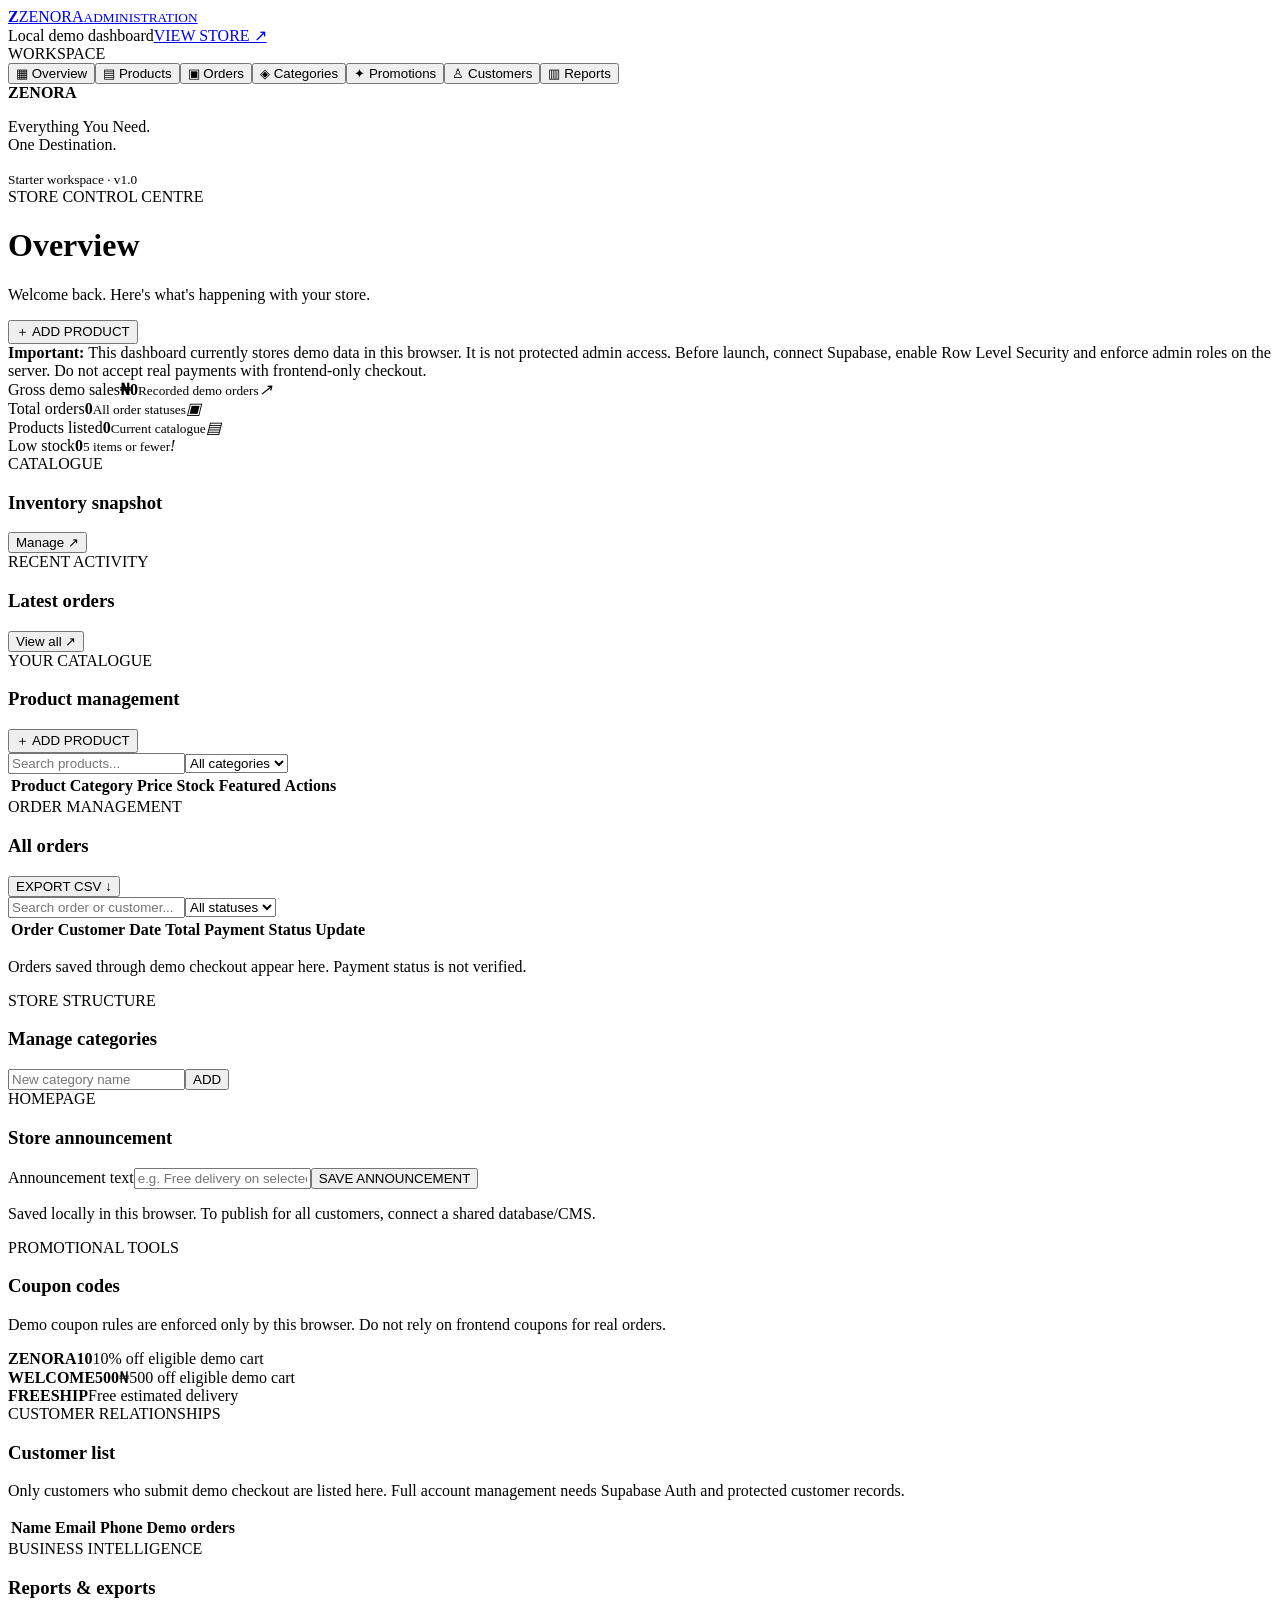
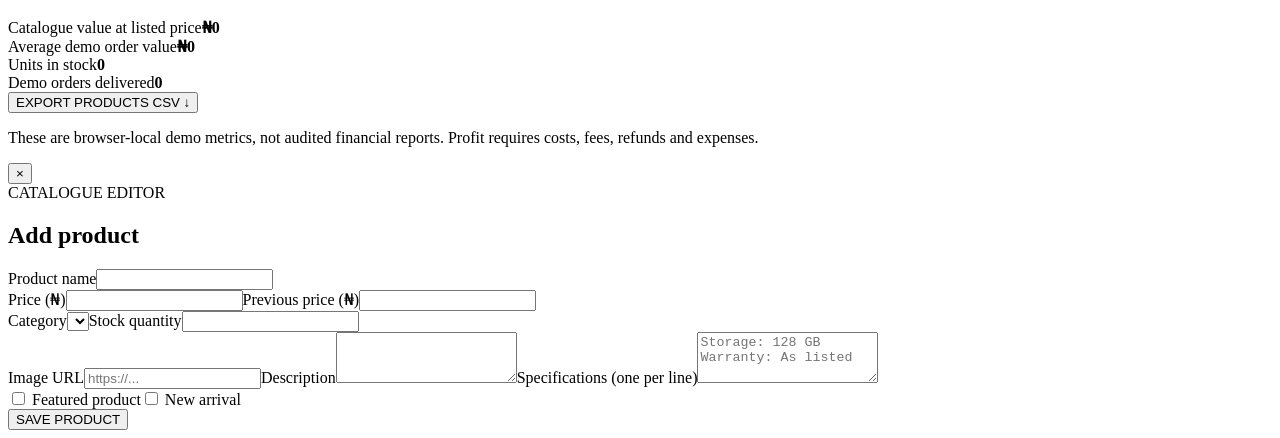
==== admin.html @ 977a0600 "Add files via upload" ====
<!doctype html>
<html lang="en">
<head><meta charset="utf-8"><meta name="viewport" content="width=device-width, initial-scale=1"><meta name="theme-color" content="#101010"><title>ZENORA Admin Dashboard</title><link rel="stylesheet" href="styles.css"></head>
<body class="admin-body">
<header class="admin-topbar"><a class="brand" href="index.html"><img src="assets/zenora-logo.png" alt="ZENORA logo" onerror="this.style.display='none';this.nextElementSibling.style.display='flex'"><span class="brand-fallback"><b class="z-mark">Z</b><span>ZENORA<small>ADMINISTRATION</small></span></span></a><div class="admin-top-right"><span class="admin-pill"><i></i> Local demo dashboard</span><a class="button button-outline" href="index.html">VIEW STORE ↗</a></div></header>
<div class="admin-shell">
<aside class="admin-sidebar"><div class="eyebrow">WORKSPACE</div><button class="side-link active" data-tab="overview">▦ <span>Overview</span></button><button class="side-link" data-tab="products">▤ <span>Products</span></button><button class="side-link" data-tab="orders">▣ <span>Orders</span></button><button class="side-link" data-tab="categories">◈ <span>Categories</span></button><button class="side-link" data-tab="promotions">✦ <span>Promotions</span></button><button class="side-link" data-tab="customers">♙ <span>Customers</span></button><button class="side-link" data-tab="reports">▥ <span>Reports</span></button><div class="sidebar-note"><b>ZENORA</b><p>Everything You Need.<br>One Destination.</p><small>Starter workspace · v1.0</small></div></aside>
<main class="admin-main">
<div class="admin-welcome"><div><div class="eyebrow">STORE CONTROL CENTRE</div><h1 id="adminPageTitle">Overview</h1><p>Welcome back. Here's what's happening with your store.</p></div><button class="button button-gold" id="quickAddProduct">＋ ADD PRODUCT</button></div>
<div class="admin-demo-alert"><b>Important:</b> This dashboard currently stores demo data in this browser. It is not protected admin access. Before launch, connect Supabase, enable Row Level Security and enforce admin roles on the server. Do not accept real payments with frontend-only checkout.</div>
<section class="admin-panel active" id="tab-overview">
  <div class="metric-grid"><article class="metric-card"><span>Gross demo sales</span><b id="metricSales">₦0</b><small>Recorded demo orders</small><i>↗</i></article><article class="metric-card"><span>Total orders</span><b id="metricOrders">0</b><small>All order statuses</small><i>▣</i></article><article class="metric-card"><span>Products listed</span><b id="metricProducts">0</b><small>Current catalogue</small><i>▤</i></article><article class="metric-card"><span>Low stock</span><b id="metricLowStock">0</b><small>5 items or fewer</small><i>!</i></article></div>
  <div class="admin-two-col"><section class="admin-card"><div class="card-heading"><div><div class="eyebrow">CATALOGUE</div><h3>Inventory snapshot</h3></div><button class="plain-action" data-goto="products">Manage ↗</button></div><div id="inventorySnapshot"></div></section><section class="admin-card"><div class="card-heading"><div><div class="eyebrow">RECENT ACTIVITY</div><h3>Latest orders</h3></div><button class="plain-action" data-goto="orders">View all ↗</button></div><div id="recentOrders"></div></section></div>
</section>
<section class="admin-panel" id="tab-products">
  <div class="admin-card"><div class="card-heading"><div><div class="eyebrow">YOUR CATALOGUE</div><h3>Product management</h3></div><button class="button button-gold" id="addProductButton">＋ ADD PRODUCT</button></div><div class="table-tools"><input id="adminProductSearch" placeholder="Search products..."><select id="adminProductCategory"><option value="">All categories</option></select></div><div class="table-wrap"><table><thead><tr><th>Product</th><th>Category</th><th>Price</th><th>Stock</th><th>Featured</th><th>Actions</th></tr></thead><tbody id="adminProductsTable"></tbody></table></div></div>
</section>
<section class="admin-panel" id="tab-orders"><div class="admin-card"><div class="card-heading"><div><div class="eyebrow">ORDER MANAGEMENT</div><h3>All orders</h3></div><button class="button button-outline" id="exportOrders">EXPORT CSV ↓</button></div><div class="table-tools"><input id="orderSearch" placeholder="Search order or customer..."><select id="orderStatusFilter"><option value="">All statuses</option><option>Pending</option><option>Processing</option><option>Shipped</option><option>Delivered</option><option>Cancelled</option></select></div><div class="table-wrap"><table><thead><tr><th>Order</th><th>Customer</th><th>Date</th><th>Total</th><th>Payment</th><th>Status</th><th>Update</th></tr></thead><tbody id="ordersTable"></tbody></table></div><p class="small-note">Orders saved through demo checkout appear here. Payment status is not verified.</p></div></section>
<section class="admin-panel" id="tab-categories"><div class="admin-two-col"><section class="admin-card"><div class="eyebrow">STORE STRUCTURE</div><h3>Manage categories</h3><form id="categoryForm" class="inline-form"><input id="newCategory" required placeholder="New category name"><button class="button button-gold">ADD</button></form><div id="categoryList" class="category-admin-list"></div></section><section class="admin-card"><div class="eyebrow">HOMEPAGE</div><h3>Store announcement</h3><form id="announcementForm" class="form-stack"><label>Announcement text<input id="announcementInput" placeholder="e.g. Free delivery on selected orders"></label><button class="button button-gold">SAVE ANNOUNCEMENT</button></form><p class="small-note">Saved locally in this browser. To publish for all customers, connect a shared database/CMS.</p></section></div></section>
<section class="admin-panel" id="tab-promotions"><div class="admin-card"><div class="eyebrow">PROMOTIONAL TOOLS</div><h3>Coupon codes</h3><p class="muted">Demo coupon rules are enforced only by this browser. Do not rely on frontend coupons for real orders.</p><div class="coupon-admin-grid"><div><b>ZENORA10</b><span>10% off eligible demo cart</span></div><div><b>WELCOME500</b><span>₦500 off eligible demo cart</span></div><div><b>FREESHIP</b><span>Free estimated delivery</span></div></div></div></section>
<section class="admin-panel" id="tab-customers"><div class="admin-card"><div class="eyebrow">CUSTOMER RELATIONSHIPS</div><h3>Customer list</h3><p class="muted">Only customers who submit demo checkout are listed here. Full account management needs Supabase Auth and protected customer records.</p><div class="table-wrap"><table><thead><tr><th>Name</th><th>Email</th><th>Phone</th><th>Demo orders</th></tr></thead><tbody id="customersTable"></tbody></table></div></div></section>
<section class="admin-panel" id="tab-reports"><div class="admin-card"><div class="card-heading"><div><div class="eyebrow">BUSINESS INTELLIGENCE</div><h3>Reports & exports</h3></div></div><div class="report-grid"><div><span>Catalogue value at listed price</span><b id="reportInventoryValue">₦0</b></div><div><span>Average demo order value</span><b id="reportAverageOrder">₦0</b></div><div><span>Units in stock</span><b id="reportUnits">0</b></div><div><span>Demo orders delivered</span><b id="reportDelivered">0</b></div></div><button class="button button-gold" id="exportProducts">EXPORT PRODUCTS CSV ↓</button><p class="small-note">These are browser-local demo metrics, not audited financial reports. Profit requires costs, fees, refunds and expenses.</p></div></section>
</main></div>

<div class="modal" id="productEditor" role="dialog" aria-modal="true" aria-label="Product editor"><button class="modal-close" data-close="productEditor">×</button><div class="eyebrow">CATALOGUE EDITOR</div><h2 id="productEditorTitle">Add product</h2><form id="productForm" class="form-stack"><input id="editProductId" type="hidden"><label>Product name<input id="productName" required maxlength="120"></label><div class="form-two"><label>Price (₦)<input id="productPrice" type="number" min="0" step="1" required></label><label>Previous price (₦)<input id="productOldPrice" type="number" min="0" step="1"></label></div><div class="form-two"><label>Category<select id="productCategory" required></select></label><label>Stock quantity<input id="productStock" type="number" min="0" step="1" required></label></div><label>Image URL<input id="productImage" type="url" placeholder="https://..."></label><label>Description<textarea id="productDescription" rows="3"></textarea></label><label>Specifications (one per line)<textarea id="productSpecs" rows="3" placeholder="Storage: 128 GB&#10;Warranty: As listed"></textarea></label><div class="form-two checkbox-line"><label><input id="productFeatured" type="checkbox"> Featured product</label><label><input id="productNew" type="checkbox"> New arrival</label></div><button class="button button-gold full-width">SAVE PRODUCT</button></form></div>
<div class="toast" id="adminToast" role="status"></div>
<script src="supabase-config.js"></script><script src="admin.js"></script>
</body></html>
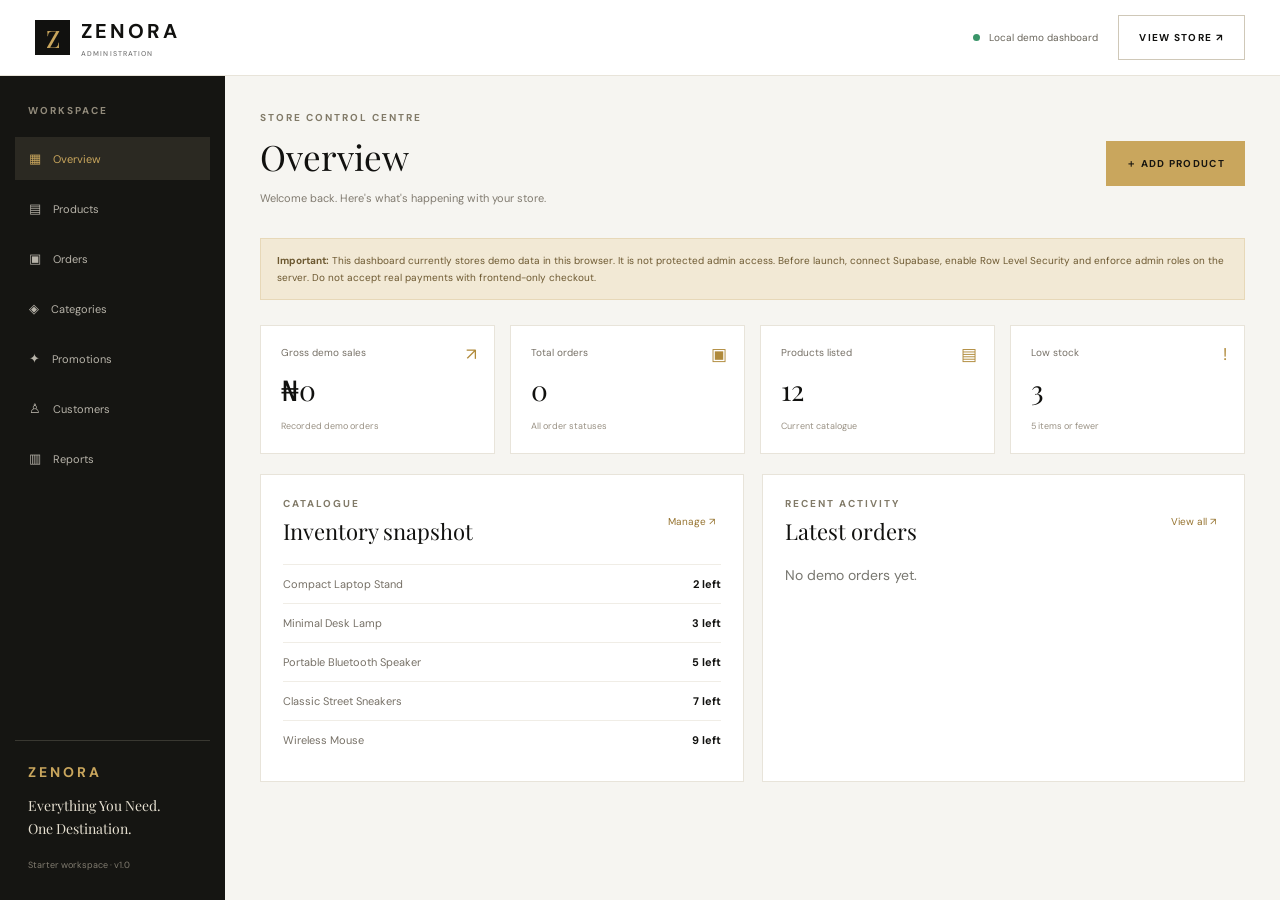
==== commit 56c5b7a6: "Update admin.html" ====
--- a/admin.html
+++ b/admin.html
@@ -22,7 +22,29 @@
 <section class="admin-panel" id="tab-reports"><div class="admin-card"><div class="card-heading"><div><div class="eyebrow">BUSINESS INTELLIGENCE</div><h3>Reports & exports</h3></div></div><div class="report-grid"><div><span>Catalogue value at listed price</span><b id="reportInventoryValue">₦0</b></div><div><span>Average demo order value</span><b id="reportAverageOrder">₦0</b></div><div><span>Units in stock</span><b id="reportUnits">0</b></div><div><span>Demo orders delivered</span><b id="reportDelivered">0</b></div></div><button class="button button-gold" id="exportProducts">EXPORT PRODUCTS CSV ↓</button><p class="small-note">These are browser-local demo metrics, not audited financial reports. Profit requires costs, fees, refunds and expenses.</p></div></section>
 </main></div>
 
-<div class="modal" id="productEditor" role="dialog" aria-modal="true" aria-label="Product editor"><button class="modal-close" data-close="productEditor">×</button><div class="eyebrow">CATALOGUE EDITOR</div><h2 id="productEditorTitle">Add product</h2><form id="productForm" class="form-stack"><input id="editProductId" type="hidden"><label>Product name<input id="productName" required maxlength="120"></label><div class="form-two"><label>Price (₦)<input id="productPrice" type="number" min="0" step="1" required></label><label>Previous price (₦)<input id="productOldPrice" type="number" min="0" step="1"></label></div><div class="form-two"><label>Category<select id="productCategory" required></select></label><label>Stock quantity<input id="productStock" type="number" min="0" step="1" required></label></div><label>Image URL<input id="productImage" type="url" placeholder="https://..."></label><label>Description<textarea id="productDescription" rows="3"></textarea></label><label>Specifications (one per line)<textarea id="productSpecs" rows="3" placeholder="Storage: 128 GB&#10;Warranty: As listed"></textarea></label><div class="form-two checkbox-line"><label><input id="productFeatured" type="checkbox"> Featured product</label><label><input id="productNew" type="checkbox"> New arrival</label></div><button class="button button-gold full-width">SAVE PRODUCT</button></form></div>
+<div class="modal" id="productEditor" role="dialog" aria-modal="true" aria-label="Product editor"><button class="modal-close" data-close="productEditor">×</button><div class="eyebrow">CATALOGUE EDITOR</div><h2 id="productEditorTitle">Add product</h2><form id="productForm" class="form-stack"><input id="editProductId" type="hidden"><label>Product name<input id="productName" required maxlength="120"></label><div class="form-two"><label>Price (₦)<input id="productPrice" type="number" min="0" step="1" required></label><label>Previous price (₦)<input id="productOldPrice" type="number" min="0" step="1"></label></div><div class="form-two"><label>Category<select id="productCategory" required></select></label><label>Stock quantity<input id="productStock" type="number" min="0" step="1" required></label></div><div class="image-upload-section">
+  <label for="productImageFile">Product Image</label>
+
+  <input
+    id="productImageFile"
+    type="file"
+    accept="image/jpeg,image/png,image/webp,image/gif"
+  >
+
+  <div id="productImagePreviewBox" style="margin-top:12px">
+    <img
+      id="productImagePreview"
+      alt="Product image preview"
+      style="display:none;width:150px;height:150px;object-fit:contain;border-radius:10px"
+    >
+  </div>
+
+  <p id="productImageStatus" class="small-note">
+    Choose an image from your phone. Maximum size: 20 MB.
+  </p>
+
+  <input id="productImage" type="hidden">
+</div></label><label>Description<textarea id="productDescription" rows="3"></textarea></label><label>Specifications (one per line)<textarea id="productSpecs" rows="3" placeholder="Storage: 128 GB&#10;Warranty: As listed"></textarea></label><div class="form-two checkbox-line"><label><input id="productFeatured" type="checkbox"> Featured product</label><label><input id="productNew" type="checkbox"> New arrival</label></div><button class="button button-gold full-width">SAVE PRODUCT</button></form></div>
 <div class="toast" id="adminToast" role="status"></div>
 <script src="supabase-config.js"></script><script src="admin.js"></script>
 </body></html>
--- a/styles.css
+++ b/styles.css
@@ -0,0 +1,7 @@
+@import url('https://fonts.googleapis.com/css2?family=DM+Sans:wght@400;500;600;700&family=Playfair+Display:ital,wght@0,500;0,600;0,700;1,500;1,600&display=swap');
+:root{--ink:#11110f;--gold:#c9a65d;--gold-light:#e6d3a5;--ivory:#f7f5ef;--paper:#fffefa;--muted:#77766f;--line:#e8e4da;--green:#1d6b4c;--red:#b44a3e;--shadow:0 22px 65px #19170f14}
+*{box-sizing:border-box}html{scroll-behavior:smooth;scroll-padding-top:95px}body{margin:0;background:var(--paper);color:var(--ink);font-family:"DM Sans",Arial,sans-serif;font-size:14px}a{color:inherit;text-decoration:none}button,input,select,textarea{font:inherit}button{cursor:pointer}button:focus-visible,a:focus-visible,input:focus-visible,select:focus-visible,textarea:focus-visible{outline:2px solid var(--gold);outline-offset:3px}.announcement{background:var(--ink);color:#eee8d9;text-align:center;padding:10px 16px;font-size:10px;letter-spacing:2px}.announcement span{color:var(--gold);padding:0 10px}.site-header{height:88px;display:flex;align-items:center;justify-content:space-between;padding:0 clamp(18px,5vw,76px);background:#fffefa;border-bottom:1px solid var(--line);position:sticky;top:0;z-index:20}.brand{display:flex;align-items:center;min-width:205px}.brand img{max-width:190px;max-height:54px;object-fit:contain}.brand-fallback{display:none;align-items:center;gap:11px;font-weight:700;letter-spacing:3px;font-size:20px}.brand-fallback small{display:block;font-size:7px;letter-spacing:1.1px;font-weight:500;color:#777;margin-top:5px}.z-mark{width:35px;height:35px;display:grid;place-items:center;background:var(--ink);color:var(--gold);font-family:"Playfair Display",serif;font-size:24px;font-weight:500;letter-spacing:0}.main-nav{display:flex;gap:32px;font-size:11px;letter-spacing:1px;text-transform:uppercase}.main-nav a{padding:12px 0}.main-nav a:hover,.footer-bottom a:hover{color:#a57e32}.header-actions{display:flex;align-items:center;gap:18px}.icon-button{border:0;background:none;font-size:24px;color:var(--ink);padding:7px}.cart-trigger{background:var(--ink);color:#fff;border:0;padding:12px 17px;font-size:10px;letter-spacing:1.4px}.cart-trigger span{color:var(--gold);margin-left:10px}.mobile-menu{display:none}.hero{min-height:520px;display:grid;grid-template-columns:1.03fr .97fr;background:var(--ivory);padding:62px clamp(22px,8vw,120px) 52px;overflow:hidden}.hero-copy{align-self:center;position:relative;z-index:2;max-width:570px}.eyebrow{font-size:10px;letter-spacing:2px;font-weight:700;color:#817a68;text-transform:uppercase}.gold-line{display:inline-block;width:28px;height:1px;background:var(--gold);vertical-align:middle;margin-right:9px}.hero h1,.deal-copy h2,.newsletter h2,.editorial h2{font-family:"Playfair Display",Georgia,serif;font-weight:500;font-size:clamp(38px,5vw,66px);line-height:1.08;letter-spacing:-1.5px;margin:24px 0}.hero h1 em,.section-title h2 em,.deal-copy h2 em,.newsletter h2 em,.editorial h2 em,.small-modal h2 em{font-weight:500;color:#a88238}.hero-copy>p:not(.eyebrow){color:#6e6c65;line-height:1.9;max-width:445px;font-size:14px}.hero-buttons{display:flex;align-items:center;gap:25px;margin-top:29px;flex-wrap:wrap}.button{display:inline-flex;justify-content:center;align-items:center;gap:15px;border:0;padding:15px 20px;font-size:10px;letter-spacing:1.3px;font-weight:700;min-height:45px}.button-gold{background:var(--gold);color:#171510}.button-gold:hover{background:#d9bb7b}.button-dark{background:var(--ink);color:#fff}.button-dark:hover{background:#34332f}.button-light{background:#fff;color:var(--ink)}.button-outline{background:transparent;border:1px solid #cfc8b8;color:var(--ink)}.text-link{font-size:10px;letter-spacing:1.1px;font-weight:700}.text-link span{color:#a88238;margin-left:8px}.hero-proof{display:flex;align-items:center;gap:10px;margin-top:55px;font-size:10px;color:#77736b}.hero-proof span{color:#b08b43}.hero-proof i{width:3px;height:3px;border-radius:50%;background:#c8bfae}.hero-visual{position:relative;min-height:400px;display:grid;place-items:center}.hero-visual:before{content:"";position:absolute;width:68%;height:82%;background:linear-gradient(145deg,#e4d8bb,#c3a96f 55%,#92733b);border-radius:48% 48% 4px 4px;transform:rotate(7deg);box-shadow:var(--shadow)}.visual-orbit{position:absolute;border:1px solid #fff9e6;border-radius:50%;z-index:1}.orbit-one{width:330px;height:330px}.orbit-two{width:430px;height:250px;transform:rotate(-35deg)}.hero-gem{width:160px;height:190px;background:linear-gradient(145deg,#171714,#38372f);display:grid;place-items:center;z-index:2;box-shadow:0 25px 45px #4a3a1b38;clip-path:polygon(50% 0,91% 20%,100% 72%,50% 100%,0 72%,9% 20%)}.hero-gem span{font-family:"Playfair Display",serif;font-size:100px;color:var(--gold-light)}.hero-stamp{position:absolute;right:6%;top:14%;background:var(--paper);border:1px solid #d9c79f;width:80px;height:80px;border-radius:50%;display:grid;place-content:center;text-align:center;font-family:"Playfair Display",serif;font-size:30px;color:#a17a31;z-index:3}.hero-stamp small{font:7px "DM Sans";letter-spacing:1px}.hero-visual-caption{position:absolute;bottom:0;right:0;display:flex;flex-direction:column;gap:5px;text-align:right;font-size:9px;letter-spacing:1.5px}.hero-visual-caption span{color:#82765e}.search-section{padding:26px clamp(18px,8vw,120px) 18px;background:#fff}.search-bar{max-width:940px;margin:auto;display:flex;align-items:center;gap:12px;border:1px solid #dcd6c8;padding:0 16px;height:56px;background:#fff}.search-symbol{font-size:27px;color:#a88238}.search-bar input{border:0;outline:none;flex:1;min-width:0;height:100%;font-size:13px;background:transparent}.search-bar button{border:0;background:none;color:#6d685c;font-size:18px;padding:6px}.suggestion-box{max-width:940px;margin:0 auto;border:1px solid var(--line);border-top:0;box-shadow:var(--shadow);position:relative;z-index:5;background:white}.suggestion-box button{display:flex;width:100%;justify-content:space-between;padding:12px 18px;background:white;border:0;border-bottom:1px solid var(--line);text-align:left}.suggestion-box button:hover{background:var(--ivory)}.suggestion-box small{color:var(--muted)}.popular-searches{max-width:940px;margin:15px auto 0;display:flex;align-items:center;gap:10px;flex-wrap:wrap}.popular-searches>span{font-size:9px;letter-spacing:1px;color:#898274;margin-right:6px}.search-term{border:1px solid #e8e3d8;background:#faf9f5;padding:7px 11px;border-radius:20px;color:#6b665b;font-size:10px}.section{padding:68px clamp(20px,8vw,120px)}.section-title{display:flex;justify-content:space-between;align-items:end;gap:20px;margin-bottom:27px}.section-title h2{font-family:"Playfair Display",serif;font-size:36px;font-weight:500;letter-spacing:-.5px;margin:10px 0 0}.section-title>.text-link{padding-bottom:8px}.category-grid{display:grid;grid-template-columns:repeat(5,minmax(0,1fr));gap:13px}.category-card{background:var(--ivory);border:1px solid #efebe2;min-height:138px;padding:19px 17px;display:flex;flex-direction:column;justify-content:space-between;transition:.2s;cursor:pointer;text-align:left;color:var(--ink)}.category-card:hover{border-color:var(--gold);transform:translateY(-3px);box-shadow:var(--shadow)}.category-icon{width:38px;height:38px;display:grid;place-items:center;background:#e9dfc9;color:#8b6c2c;font-size:21px}.category-card strong{font-size:12px}.category-card span:last-child{font-size:9px;color:#878174}.deal-banner{margin:0 clamp(20px,8vw,120px);background:var(--ink);color:#fff;min-height:285px;display:grid;grid-template-columns:1fr 1fr;position:relative;overflow:hidden}.deal-copy{padding:44px 52px;position:relative;z-index:2}.deal-copy .eyebrow{color:var(--gold)}.deal-copy h2{font-size:42px;margin:17px 0}.deal-copy h2 em{color:var(--gold)}.deal-copy p{color:#bdb9af;font-size:12px;margin-bottom:22px}.deal-side{position:relative;display:flex;flex-direction:column;align-items:center;justify-content:center;background:linear-gradient(120deg,#25241f,#141411);overflow:hidden}.deal-side:before{content:"";position:absolute;width:300px;height:300px;border:1px solid #c9a65d38;border-radius:50%}.deal-tag{font-size:9px;letter-spacing:2px;color:var(--gold);z-index:1}.deal-clock{font-size:30px;font-weight:600;letter-spacing:2px;margin:20px 0 8px;z-index:1}.deal-clock small{font-size:8px;letter-spacing:1px;color:#bcb5a5;margin-right:7px}.deal-side p{font-size:10px;color:#aaa49a;z-index:1}.deal-rings{position:absolute;right:-35px;bottom:-100px;width:210px;height:210px;border:1px solid #c9a65d40;border-radius:50%;display:grid;place-items:center;color:#c9a65d;font:90px "Playfair Display"}.deal-rings:before{content:"";position:absolute;width:150px;height:150px;border:1px solid #c9a65d40;border-radius:50%}.products-section{padding-top:74px}.product-title{align-items:end}.product-filters{display:flex;gap:10px}.product-filters select,.table-tools select{background:#fff;border:1px solid var(--line);padding:11px 13px;color:#4f4c44;font-size:11px;max-width:190px}.product-tabs{display:flex;gap:22px;border-bottom:1px solid var(--line);margin-bottom:25px}.tab{border:0;background:none;padding:13px 0;margin-bottom:-1px;border-bottom:2px solid transparent;color:#858075;font-size:11px}.tab.active{border-color:var(--gold);color:var(--ink);font-weight:700}.product-grid{display:grid;grid-template-columns:repeat(4,minmax(0,1fr));gap:24px 15px}.product-card{min-width:0;position:relative}.product-image-wrap{height:235px;background:#f2f0e9;position:relative;overflow:hidden;display:grid;place-items:center;cursor:pointer}.product-image-wrap img{width:100%;height:100%;object-fit:cover;transition:transform .4s}.product-card:hover .product-image-wrap img{transform:scale(1.045)}.product-placeholder{font-family:"Playfair Display",serif;font-size:60px;color:#b8a474;background:radial-gradient(circle at 50% 30%,#fff,#e5dece);width:100%;height:100%;display:grid;place-items:center}.product-badge{position:absolute;left:10px;top:10px;background:var(--gold);color:#211d13;padding:6px 8px;font-size:8px;letter-spacing:.8px;font-weight:700}.wishlist-btn{position:absolute;right:10px;top:8px;border:0;border-radius:50%;background:#fff;color:#28251f;width:32px;height:32px;font-size:18px;box-shadow:0 3px 15px #00000010}.wishlist-btn.saved{color:#b64b40}.product-info{padding:13px 2px 0}.product-category{font-size:9px;color:#928a79;letter-spacing:1px;text-transform:uppercase}.product-info h3{font-size:12px;font-weight:600;margin:7px 0 8px;white-space:nowrap;overflow:hidden;text-overflow:ellipsis;cursor:pointer}.product-rating{font-size:10px;color:#9b792f;margin-bottom:9px}.product-rating span{color:#969087}.price-line{display:flex;align-items:center;gap:8px;flex-wrap:wrap}.price{font-size:14px;font-weight:700}.old-price{font-size:10px;color:#999;text-decoration:line-through}.product-actions{display:flex;gap:7px;margin-top:12px}.add-button{flex:1;border:1px solid #dcd5c6;background:transparent;padding:10px 8px;font-size:9px;letter-spacing:.8px;font-weight:700}.add-button:hover{background:var(--ink);color:#fff;border-color:var(--ink)}.view-button{width:38px;border:1px solid #dcd5c6;background:#fff;font-size:16px}.empty-state{text-align:center;padding:50px 20px}.empty-icon{font-size:42px;color:var(--gold)}.empty-state h3{font-family:"Playfair Display";font-size:26px}.empty-state p,.muted{color:var(--muted);line-height:1.7}.feature-row{margin:0 clamp(20px,8vw,120px);border-top:1px solid var(--line);border-bottom:1px solid var(--line);display:grid;grid-template-columns:repeat(3,1fr);padding:29px 0;gap:15px}.feature-row>div{padding:0 28px;border-right:1px solid var(--line);display:grid;grid-template-columns:38px 1fr;column-gap:12px;align-items:center}.feature-row>div:last-child{border:0}.feature-icon{grid-row:span 2;width:36px;height:36px;border-radius:50%;background:#f0e8d7;color:#97742f;display:grid;place-items:center;font-size:21px}.feature-row b{font-size:11px}.feature-row p{font-size:10px;color:#89847a;margin:5px 0 0}.newsletter{text-align:center;background:var(--ivory);padding:70px 20px}.newsletter h2{font-size:37px;margin:14px 0}.newsletter>p{color:#77736b;font-size:12px}.newsletter form{display:flex;max-width:490px;margin:24px auto 13px}.newsletter input{min-width:0;flex:1;border:1px solid #ddd5c5;padding:14px;background:#fff;font-size:11px}.newsletter form .button{white-space:nowrap}.newsletter small{font-size:9px;color:#928b7d}.site-footer{background:#11110f;color:#fff;padding:38px clamp(20px,8vw,120px) 22px}.footer-top{display:flex;justify-content:space-between;align-items:center;padding-bottom:28px;border-bottom:1px solid #393831}.footer-brand .brand-fallback{display:flex;color:#fff}.footer-brand .z-mark{background:var(--gold);color:#111}.footer-brand .brand-fallback small{color:#bdb8ac}.footer-top>p{font-family:"Playfair Display";font-size:19px;line-height:1.5;color:#d4c39c}.footer-top>p em{color:#fff;font-weight:500}.footer-bottom{display:flex;justify-content:space-between;gap:18px;flex-wrap:wrap;padding-top:20px;color:#aaa69b;font-size:10px}.footer-bottom>div{display:flex;gap:22px}.support-float{position:fixed;right:22px;bottom:22px;z-index:18;border:0;background:var(--gold);color:#171510;padding:13px 17px;border-radius:30px;box-shadow:0 8px 30px #0002;font-size:13px}.support-float span{font-size:10px;font-weight:700;margin-left:5px}.overlay{position:fixed;inset:0;background:#1119;z-index:29;opacity:0;visibility:hidden;transition:.25s}.overlay.show{opacity:1;visibility:visible}.cart-drawer{position:fixed;z-index:30;right:0;top:0;height:100dvh;width:min(450px,100%);background:#fffefa;transform:translateX(105%);transition:.3s;display:flex;flex-direction:column;box-shadow:-15px 0 50px #0001}.cart-drawer.open{transform:translateX(0)}.drawer-header{display:flex;justify-content:space-between;align-items:center;padding:26px;border-bottom:1px solid var(--line)}.drawer-header h2{font:27px "Playfair Display";margin:7px 0}.drawer-header h2 small{font:12px "DM Sans";color:#8c8576}.close-drawer{font-size:30px}.cart-items{padding:8px 25px;overflow:auto;flex:1}.cart-empty{text-align:center;color:#8b8579;padding:55px 10px}.cart-empty span{display:block;font-size:40px;color:var(--gold);margin-bottom:15px}.cart-item{display:grid;grid-template-columns:76px 1fr auto;gap:12px;padding:17px 0;border-bottom:1px solid var(--line)}.cart-item img,.cart-item .mini-placeholder{width:76px;height:80px;object-fit:cover;background:var(--ivory)}.mini-placeholder{display:grid;place-items:center;font:35px "Playfair Display";color:#b59a5e}.cart-item h4{font-size:11px;margin:5px 0 8px}.cart-item small{color:#8e887d;font-size:9px}.cart-item-price{font-weight:700;font-size:12px;white-space:nowrap}.qty-controls{display:flex;align-items:center;gap:10px;margin-top:10px}.qty-controls button{border:1px solid var(--line);background:#fff;width:24px;height:24px}.remove-item{border:0;background:none;color:#a14b40;font-size:10px;margin-top:8px;padding:0}.cart-bottom{padding:18px 25px 24px;border-top:1px solid var(--line);background:#fbfaf6}.coupon-row{display:flex;margin-bottom:8px}.coupon-row input{flex:1;min-width:0;padding:11px;border:1px solid var(--line);background:#fff;font-size:11px}.coupon-row button{border:0;background:var(--ink);color:#fff;padding:0 14px;font-size:9px;letter-spacing:1px}.total-row{display:flex;justify-content:space-between;padding:8px 0;font-size:11px;color:#6e695f}.total-row b{color:var(--ink)}.total-grand{border-top:1px solid #ded7c8;margin-top:5px;padding-top:15px;font-size:13px;color:var(--ink)}.total-grand b{font-size:17px}.small-note{font-size:9px;color:#898377;line-height:1.6}.full-width{width:100%;margin-top:8px}.modal{display:none;position:fixed;z-index:40;top:50%;left:50%;transform:translate(-50%,-50%);width:min(780px,calc(100% - 28px));max-height:90dvh;overflow:auto;background:#fffefa;padding:34px;box-shadow:0 25px 100px #0003}.modal.show{display:block}.modal-close{position:absolute;right:15px;top:12px;border:0;background:none;font-size:28px;color:#5d594f}.product-detail{display:grid;grid-template-columns:1fr 1fr;gap:28px;padding:10px}.detail-image{background:var(--ivory);min-height:330px;display:grid;place-items:center}.detail-image img{width:100%;height:100%;max-height:440px;object-fit:contain}.detail-image .product-placeholder{min-height:330px}.detail-copy h2{font:32px "Playfair Display";margin:12px 0}.detail-copy p{color:#777167;line-height:1.7;font-size:12px}.detail-copy .detail-price{font-size:22px;font-weight:700}.detail-specs{padding-left:17px;color:#6e685d;font-size:11px;line-height:2}.detail-stock{color:var(--green);font-size:10px;font-weight:700}.small-modal{width:min(470px,calc(100% - 28px));padding:36px}.small-modal h2{font:30px "Playfair Display";margin:14px 0}.form-stack{display:grid;gap:13px;margin-top:18px}.form-stack label{display:grid;gap:6px;font-size:10px;font-weight:700;color:#6e685d}.form-stack input,.form-stack textarea,.form-stack select{width:100%;border:1px solid #ddd6c8;padding:12px;background:white;resize:vertical;color:var(--ink);font-size:12px}.notice-box{background:#f4eddb;border-left:3px solid var(--gold);padding:12px;font-size:11px;line-height:1.6;margin:15px 0}.toast{position:fixed;z-index:60;bottom:24px;left:50%;transform:translate(-50%,20px);background:#191915;color:#fff;padding:13px 20px;font-size:11px;opacity:0;pointer-events:none;transition:.2s;box-shadow:var(--shadow);max-width:calc(100% - 30px)}.toast.show{opacity:1;transform:translate(-50%,0)}
+/* Admin */
+.admin-body{background:#f6f5f1}.admin-topbar{height:76px;background:#fff;display:flex;align-items:center;justify-content:space-between;padding:0 35px;border-bottom:1px solid var(--line)}.admin-top-right{display:flex;align-items:center;gap:20px}.admin-pill{font-size:10px;color:#68645a}.admin-pill i{display:inline-block;width:7px;height:7px;border-radius:50%;background:#3a9569;margin-right:6px}.admin-shell{display:grid;grid-template-columns:225px 1fr;min-height:calc(100vh - 76px)}.admin-sidebar{background:#151512;color:#fff;padding:28px 15px;display:flex;flex-direction:column;gap:7px}.admin-sidebar>.eyebrow{padding:0 13px 13px;color:#928b7b}.side-link{border:0;background:transparent;color:#b7b3a9;text-align:left;padding:13px 14px;display:flex;align-items:center;gap:12px;font-size:13px}.side-link.active,.side-link:hover{background:#2b2922;color:var(--gold)}.side-link span{font-size:11px}.sidebar-note{margin-top:auto;border-top:1px solid #393831;padding:22px 13px 0}.sidebar-note b{color:var(--gold);letter-spacing:3px}.sidebar-note p{font:14px/1.6 "Playfair Display";color:#e5dfd0}.sidebar-note small{font-size:9px;color:#817c70}.admin-main{padding:35px;min-width:0}.admin-welcome{display:flex;justify-content:space-between;align-items:center;gap:20px;margin-bottom:22px}.admin-welcome h1{font:35px "Playfair Display";margin:9px 0}.admin-welcome p{font-size:11px;color:#817b70}.admin-demo-alert{padding:13px 16px;background:#f2e9d5;border:1px solid #e7d8b8;color:#6c5830;font-size:10px;line-height:1.7;margin-bottom:25px}.metric-grid{display:grid;grid-template-columns:repeat(4,minmax(0,1fr));gap:15px;margin-bottom:20px}.metric-card{background:#fff;border:1px solid var(--line);padding:20px;position:relative}.metric-card span{font-size:10px;color:#777167;display:block}.metric-card>b{display:block;font:28px "Playfair Display";margin:12px 0 7px}.metric-card small{font-size:9px;color:#999184}.metric-card i{position:absolute;right:17px;top:17px;font-style:normal;color:#b08a3b;font-size:17px}.admin-two-col{display:grid;grid-template-columns:1fr 1fr;gap:18px}.admin-card{background:#fff;border:1px solid var(--line);padding:22px;margin-bottom:18px;min-width:0}.admin-card h3{font:22px "Playfair Display";margin:8px 0 20px}.card-heading{display:flex;align-items:center;justify-content:space-between;gap:15px;margin-bottom:18px}.card-heading h3{margin:6px 0 0}.plain-action{background:none;border:0;color:#96732f;font-size:10px}.snapshot-row{display:flex;align-items:center;justify-content:space-between;gap:10px;padding:12px 0;border-top:1px solid #f0ede6;font-size:11px}.snapshot-row span{color:#777167}.snapshot-row b{font-size:11px}.admin-panel{display:none}.admin-panel.active{display:block}.table-tools{display:flex;gap:10px;margin-bottom:15px}.table-tools input{flex:1;min-width:100px;border:1px solid var(--line);padding:11px;font-size:11px}.table-wrap{width:100%;overflow:auto}table{width:100%;border-collapse:collapse;white-space:nowrap}th{text-align:left;background:#f7f5ef;color:#7e776a;font-size:9px;letter-spacing:.8px;text-transform:uppercase;padding:13px 11px}td{border-bottom:1px solid #f0ede6;padding:13px 11px;font-size:10px;color:#514e47}td strong{font-size:11px;color:#24231f}.table-product{display:flex;align-items:center;gap:10px;min-width:180px}.table-thumb{width:38px;height:42px;object-fit:cover;background:var(--ivory)}.table-thumb-fallback{width:38px;height:42px;display:grid;place-items:center;background:var(--ivory);color:#b59a5e;font:22px "Playfair Display"}.table-actions{display:flex;gap:7px}.table-actions button,.status-select{border:1px solid var(--line);background:white;padding:7px 8px;font-size:9px}.table-actions .delete-btn{color:#a44138}.status-badge{display:inline-block;background:#f4ecd9;color:#8a692d;padding:5px 7px;font-size:9px}.status-badge.delivered{background:#e3f1e9;color:#2d7857}.status-badge.cancelled{background:#f7e6e3;color:#a44138}.inline-form{display:flex;gap:8px;margin:15px 0}.inline-form input{flex:1;min-width:0;border:1px solid var(--line);padding:12px}.category-admin-list{margin-top:20px}.category-admin-row{display:flex;justify-content:space-between;align-items:center;padding:12px 0;border-top:1px solid var(--line);font-size:11px}.category-admin-row button{border:0;background:none;color:#a44138;font-size:10px}.coupon-admin-grid{display:grid;grid-template-columns:repeat(3,1fr);gap:12px;margin-top:20px}.coupon-admin-grid div{background:#f7f5ef;padding:17px;display:grid;gap:8px}.coupon-admin-grid b{font-size:12px;letter-spacing:1px}.coupon-admin-grid span{font-size:10px;color:#817b70;line-height:1.5}.report-grid{display:grid;grid-template-columns:repeat(2,1fr);gap:12px;margin-bottom:25px}.report-grid div{padding:20px;background:#f7f5ef;display:grid;gap:12px}.report-grid span{font-size:10px;color:#777167}.report-grid b{font:24px "Playfair Display"}.form-two{display:grid;grid-template-columns:1fr 1fr;gap:12px}.checkbox-line{display:flex;gap:20px}.checkbox-line label{display:flex;align-items:center;gap:8px}.checkbox-line input{width:auto}.admin-toast{display:none}
+@media(max-width:1000px){.main-nav{gap:16px}.hero{padding-left:5vw;padding-right:5vw}.category-grid{grid-template-columns:repeat(3,1fr)}.product-grid{grid-template-columns:repeat(3,minmax(0,1fr))}.admin-shell{grid-template-columns:185px 1fr}.admin-main{padding:24px}.metric-grid{grid-template-columns:repeat(2,1fr)}}
+@media(max-width:700px){.announcement{font-size:8px;letter-spacing:1.2px}.site-header{height:70px;padding:0 16px}.mobile-menu{display:block}.brand{min-width:0}.brand img{max-width:130px;max-height:42px}.brand-fallback{font-size:17px;gap:7px}.brand-fallback small{font-size:6px}.z-mark{width:29px;height:29px;font-size:20px}.main-nav{display:none;position:absolute;top:70px;left:0;right:0;background:#fff;padding:18px;box-shadow:var(--shadow);flex-direction:column;gap:6px}.main-nav.open{display:flex}.header-actions{gap:7px}.header-actions .icon-button{font-size:20px;padding:5px}.cart-trigger{padding:10px;font-size:9px}.hero{grid-template-columns:1fr;padding:43px 22px 25px;min-height:auto}.hero h1{font-size:43px;margin:18px 0}.hero-copy>p:not(.eyebrow){font-size:12px}.hero-proof{margin-top:25px}.hero-visual{min-height:290px;margin-top:22px}.hero-visual:before{height:82%;width:62%}.hero-gem{width:120px;height:145px}.hero-gem span{font-size:75px}.orbit-one{width:250px;height:250px}.orbit-two{width:310px;height:200px}.hero-stamp{width:63px;height:63px;font-size:23px}.section{padding:47px 20px}.section-title{align-items:flex-start}.section-title h2{font-size:30px}.section-title>.text-link{font-size:8px;text-align:right;max-width:110px;line-height:1.6}.category-grid{grid-template-columns:repeat(2,minmax(0,1fr));gap:9px}.category-card{min-height:125px;padding:14px}.deal-banner{margin:0 20px;grid-template-columns:1fr}.deal-copy{padding:31px 25px}.deal-copy h2{font-size:37px}.deal-side{min-height:175px}.deal-rings{width:130px;height:130px;right:-28px;bottom:-65px}.deal-rings:before{width:95px;height:95px}.deal-clock{font-size:25px}.product-title{display:block}.product-filters{margin-top:18px}.product-filters select{flex:1;max-width:50%;min-width:0;font-size:10px;padding:10px 6px}.product-tabs{gap:18px;overflow:auto}.tab{white-space:nowrap}.product-grid{grid-template-columns:repeat(2,minmax(0,1fr));gap:23px 10px}.product-image-wrap{height:185px}.product-info h3{font-size:11px}.product-actions{gap:5px}.add-button{font-size:8px;padding:9px 4px}.view-button{width:33px}.feature-row{margin:0 20px;grid-template-columns:1fr;padding:10px 0}.feature-row>div{border-right:0;border-bottom:1px solid var(--line);padding:13px 7px}.feature-row>div:last-child{border-bottom:0}.newsletter{padding:50px 20px}.newsletter h2{font-size:31px}.newsletter form{flex-direction:column;gap:8px}.newsletter input{min-height:45px}.footer-top{align-items:flex-start;gap:15px}.footer-top>p{font-size:15px;text-align:right}.footer-bottom{font-size:9px}.footer-bottom>div{gap:13px}.support-float{right:13px;bottom:13px;padding:11px 14px}.modal{padding:27px 18px}.product-detail{grid-template-columns:1fr;padding:4px;gap:17px}.detail-image{min-height:230px;max-height:280px}.detail-image .product-placeholder{min-height:230px}.detail-copy h2{font-size:27px}.admin-topbar{height:65px;padding:0 14px}.admin-topbar .brand-fallback{font-size:15px}.admin-top-right{gap:8px}.admin-pill{display:none}.admin-top-right .button{padding:10px;font-size:8px}.admin-shell{display:block}.admin-sidebar{position:sticky;top:0;z-index:15;padding:7px;display:flex;flex-direction:row;overflow:auto;gap:3px}.admin-sidebar>.eyebrow,.sidebar-note{display:none}.side-link{flex:0 0 auto;padding:11px 12px;font-size:15px}.side-link span{font-size:9px}.admin-main{padding:17px 12px}.admin-welcome{align-items:flex-start}.admin-welcome h1{font-size:29px}.admin-welcome p{font-size:10px;max-width:220px;line-height:1.6}.admin-welcome>.button{font-size:8px;padding:11px 9px;white-space:nowrap}.admin-demo-alert{font-size:9px}.metric-grid{gap:8px}.metric-card{padding:14px}.metric-card>b{font-size:24px}.metric-card span{font-size:9px}.admin-two-col{grid-template-columns:1fr;gap:0}.admin-card{padding:15px}.admin-card h3{font-size:20px}.card-heading{align-items:flex-start}.table-tools{flex-wrap:wrap}.table-tools input{flex-basis:100%}.table-tools select{max-width:none;flex:1}.coupon-admin-grid{grid-template-columns:1fr}.form-two{grid-template-columns:1fr}.report-grid{grid-template-columns:1fr 1fr}.report-grid div{padding:13px}.report-grid b{font-size:20px}}
